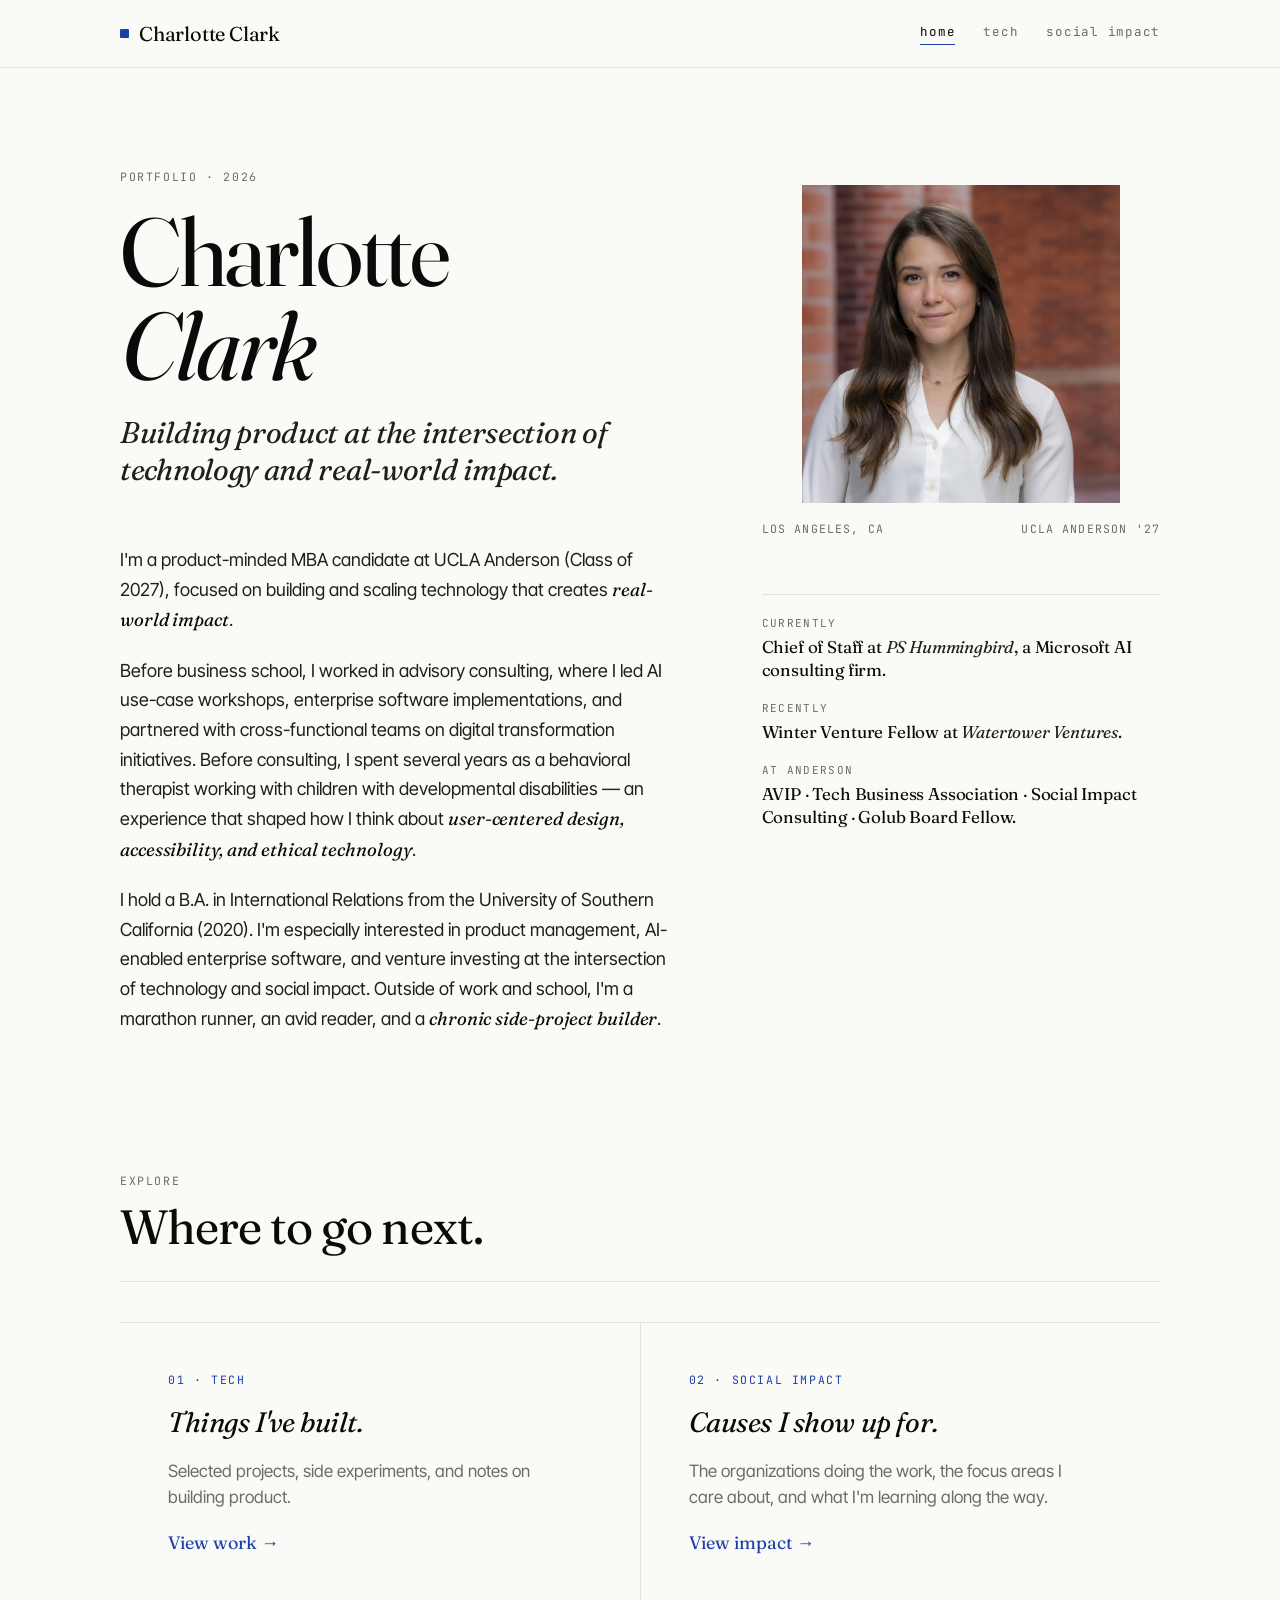
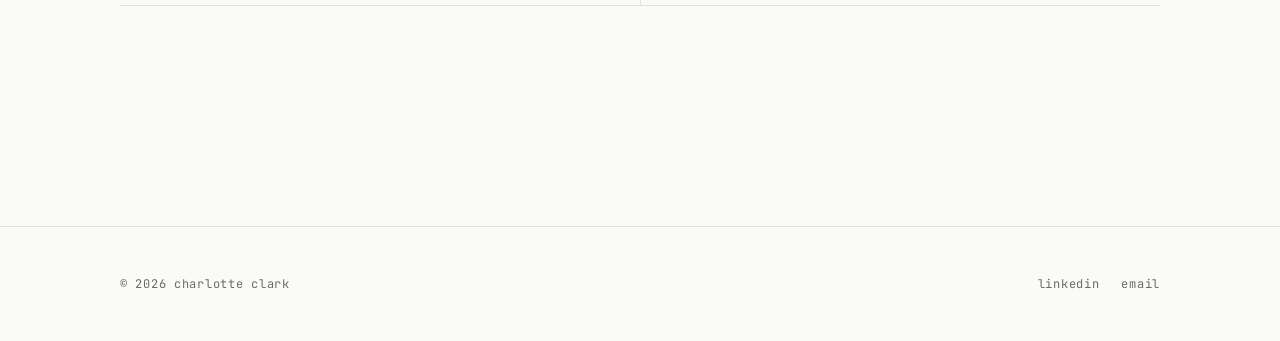
==== index.html @ c69826e5 "new portfolio site version 2" ====
<!doctype html>
<html lang="en">
<head>
<meta charset="utf-8" />
<meta name="viewport" content="width=device-width, initial-scale=1" />
<title>Charlotte Clark — Product, MBA, Impact</title>
<meta name="description" content="Charlotte Clark — product-minded MBA candidate at UCLA Anderson building technology with real-world impact." />
<link rel="preconnect" href="https://fonts.googleapis.com">
<link rel="preconnect" href="https://fonts.gstatic.com" crossorigin>
<link href="https://fonts.googleapis.com/css2?family=Fraunces:ital,opsz,wght@0,9..144,400;0,9..144,500;1,9..144,400&family=Inter+Tight:wght@400;500;600&family=JetBrains+Mono:wght@400;500&display=swap" rel="stylesheet">
<link rel="stylesheet" href="styles.css" />
</head>
<body>

<nav class="nav" aria-label="Primary">
  <div class="nav__inner">
    <a href="index.html" class="nav__brand">Charlotte Clark</a>
    <div class="nav__links">
      <a href="index.html" aria-current="page">home</a>
      <a href="tech.html">tech</a>
      <a href="social-impact.html">social impact</a>
    </div>
  </div>
</nav>

<main>

  <!-- HERO -->
  <section class="hero wrap">
    <div class="hero__grid">

      <div>
        <div class="eyebrow">Portfolio · 2026</div>
        <h1 class="hero__name">Charlotte<br><em>Clark</em></h1>
        <p class="hero__tagline">
          Building product at the intersection of technology and real-world impact.
        </p>

        <!-- BIO -->
        <div class="bio">
          <p>
            I'm a product-minded MBA candidate at UCLA Anderson (Class of 2027), focused on building
            and scaling technology that creates <em>real-world impact</em>.
          </p>
          <p>
            Before business school, I worked in advisory consulting, where I led AI use-case workshops,
            enterprise software implementations, and partnered with cross-functional teams on digital
            transformation initiatives. Before consulting, I spent several years as a behavioral
            therapist working with children with developmental disabilities — an experience that shaped
            how I think about <em>user-centered design, accessibility, and ethical technology</em>.
          </p>
          <p>
            I hold a B.A. in International Relations from the University of Southern California (2020).
            I'm especially interested in product management, AI-enabled enterprise software, and
            venture investing at the intersection of technology and social impact. Outside of work and
            school, I'm a marathon runner, an avid reader, and a <em>chronic side-project builder</em>.
          </p>
        </div>
      </div>

      <div>
        <figure class="hero__photo">
          <img src="charlotte.jpg" alt="Charlotte Clark" />
        </figure>
        <div class="hero__photo-meta">
          <span>Los Angeles, CA</span>
          <span>UCLA Anderson '27</span>
        </div>

        <dl class="hero__currently">
          <dt>Currently</dt>
          <dd>Chief of Staff at <em>PS Hummingbird</em>, a Microsoft AI consulting firm.</dd>

          <dt>Recently</dt>
          <dd>Winter Venture Fellow at <em>Watertower Ventures</em>.</dd>

          <dt>At Anderson</dt>
          <dd>AVIP · Tech Business Association · Social Impact Consulting · Golub Board Fellow.</dd>
        </dl>
      </div>

    </div>
  </section>

  <!-- NEXT UP -->
  <section class="section wrap" aria-labelledby="next-heading">
    <div class="sec-head">
      <div class="sec-head__title">
        <span class="eyebrow">Explore</span>
        <h2 id="next-heading">Where to go next.</h2>
      </div>
    </div>

    <div class="next">
      <a class="next__card" href="tech.html">
        <span class="eyebrow">01 · Tech</span>
        <h3>Things I've built.</h3>
        <p>Selected projects, side experiments, and notes on building product.</p>
        <span class="arrow">View work →</span>
      </a>
      <a class="next__card" href="social-impact.html">
        <span class="eyebrow">02 · Social Impact</span>
        <h3>Causes I show up for.</h3>
        <p>The organizations doing the work, the focus areas I care about, and what I'm learning along the way.</p>
        <span class="arrow">View impact →</span>
      </a>
    </div>
  </section>

</main>

<footer class="foot">
  <div class="foot__inner">
    <div>© 2026 Charlotte Clark</div>
    <div class="foot__links">
      <a href="https://www.linkedin.com/in/charlotte-christensen-clark">linkedin</a>
      <a href="mailto:ccclark729@gmail.com">email</a>
    </div>
  </div>
</footer>

</body>
</html>
---- styles.css ----
/* ============================================================
   Charlotte Clark — portfolio
   Design tokens, base type system, components
   ============================================================ */

:root {
  /* Palette */
  --paper:     #FAFAF7;
  --paper-2:   #F2F1EC;
  --ink:       #0A0A0A;
  --ink-2:     #1F1F1F;
  --muted:     #6B6B6B;
  --hairline:  #E2E1DB;
  --blue:      #1D3FAA;
  --blue-hover:#152E80;

  /* Type */
  --serif: "Fraunces", "Times New Roman", Georgia, serif;
  --sans:  "Inter Tight", -apple-system, BlinkMacSystemFont, "Segoe UI", Helvetica, Arial, sans-serif;
  --mono:  "JetBrains Mono", ui-monospace, SFMono-Regular, Menlo, Consolas, monospace;

  /* Layout */
  --max:        1120px;
  --gutter:     clamp(20px, 4vw, 40px);
  --section-y:  clamp(64px, 10vw, 120px);
}

/* ---------- Reset ---------- */
*,
*::before,
*::after { box-sizing: border-box; }

html { -webkit-text-size-adjust: 100%; scroll-behavior: smooth; }

body {
  margin: 0;
  background: var(--paper);
  color: var(--ink);
  font-family: var(--sans);
  font-size: 17px;
  line-height: 1.55;
  font-feature-settings: "ss01", "cv11";
  -webkit-font-smoothing: antialiased;
  -moz-osx-font-smoothing: grayscale;
}

img { max-width: 100%; display: block; }

a { color: inherit; text-decoration: none; }

/* ---------- Type ---------- */
.serif      { font-family: var(--serif); }
.mono       { font-family: var(--mono); }

.eyebrow {
  font-family: var(--mono);
  font-size: 11.5px;
  letter-spacing: 0.14em;
  text-transform: uppercase;
  color: var(--muted);
  font-weight: 400;
}

h1, h2, h3, h4 { font-family: var(--serif); font-weight: 400; letter-spacing: -0.01em; margin: 0; }

h1 {
  font-size: clamp(48px, 8vw, 96px);
  line-height: 0.98;
  letter-spacing: -0.025em;
}

h2 {
  font-size: clamp(32px, 4.5vw, 48px);
  line-height: 1.05;
  letter-spacing: -0.02em;
}

h3 {
  font-size: clamp(22px, 2.6vw, 28px);
  line-height: 1.2;
  letter-spacing: -0.015em;
}

p { margin: 0 0 1em; }

em, i { font-style: italic; }

/* ---------- Layout primitives ---------- */
.wrap {
  max-width: var(--max);
  margin: 0 auto;
  padding-left: var(--gutter);
  padding-right: var(--gutter);
}

.section { padding-block: var(--section-y); }
.section + .section { padding-top: 0; }

.hairline {
  height: 1px;
  background: var(--hairline);
  border: 0;
  margin: 0;
}

/* ---------- Nav ---------- */
.nav {
  position: sticky;
  top: 0;
  z-index: 50;
  background: color-mix(in oklab, var(--paper) 92%, transparent);
  backdrop-filter: saturate(140%) blur(10px);
  -webkit-backdrop-filter: saturate(140%) blur(10px);
  border-bottom: 1px solid var(--hairline);
}
.nav__inner {
  max-width: var(--max);
  margin: 0 auto;
  padding: 18px var(--gutter);
  display: flex;
  align-items: center;
  justify-content: space-between;
  gap: 24px;
}
.nav__brand {
  font-family: var(--serif);
  font-size: 20px;
  letter-spacing: -0.01em;
  font-weight: 400;
  display: flex;
  align-items: center;
  gap: 10px;
}
.nav__brand::before {
  content: "";
  width: 9px; height: 9px;
  background: var(--blue);
  display: inline-block;
  border-radius: 1px;
}
.nav__links {
  display: flex;
  gap: 28px;
  font-family: var(--mono);
  font-size: 12.5px;
  letter-spacing: 0.06em;
  text-transform: lowercase;
}
.nav__links a {
  color: var(--muted);
  padding-bottom: 2px;
  border-bottom: 1px solid transparent;
  transition: color .15s ease, border-color .15s ease;
}
.nav__links a:hover { color: var(--ink); }
.nav__links a[aria-current="page"] {
  color: var(--ink);
  border-bottom-color: var(--blue);
}

/* ---------- Hero ---------- */
.hero { padding-top: clamp(56px, 9vw, 100px); }

.hero__grid {
  display: grid;
  grid-template-columns: 1.45fr 1fr;
  gap: clamp(32px, 5vw, 72px);
  align-items: start;
}

.hero__name {
  margin-top: 18px;
}

.hero__tagline {
  font-family: var(--serif);
  font-style: italic;
  font-size: clamp(22px, 2.6vw, 30px);
  line-height: 1.25;
  color: var(--ink-2);
  margin-top: 22px;
  max-width: 28ch;
  letter-spacing: -0.01em;
}

.hero__photo {
  position: relative;
  aspect-ratio: 1 / 1;
  background: var(--paper-2);
  overflow: hidden;
}
.hero__photo img {
  width: 100%; height: 100%;
  object-fit: cover;
  object-position: 50% 30%;
}
.hero__photo-meta {
  margin-top: 12px;
  display: flex;
  justify-content: space-between;
  font-family: var(--mono);
  font-size: 11.5px;
  letter-spacing: 0.1em;
  color: var(--muted);
  text-transform: uppercase;
}

/* Right-column meta block under the photo */
.hero__currently {
  margin-top: clamp(40px, 5vw, 56px);
  padding-top: 20px;
  border-top: 1px solid var(--hairline);
}
.hero__currently dt {
  font-family: var(--mono);
  font-size: 11px;
  letter-spacing: 0.12em;
  text-transform: uppercase;
  color: var(--muted);
  margin-bottom: 4px;
}
.hero__currently dd {
  margin: 0 0 18px;
  font-family: var(--serif);
  font-size: 17px;
  line-height: 1.35;
  letter-spacing: -0.01em;
  color: var(--ink);
}
.hero__currently dd em { font-style: italic; color: var(--ink-2); }
.hero__currently dd:last-child { margin-bottom: 0; }

/* Bio block — sits in left column under tagline */
.bio {
  max-width: 56ch;
  margin-top: clamp(36px, 5vw, 56px);
  font-size: clamp(16.5px, 1.5vw, 18px);
  line-height: 1.65;
  color: var(--ink-2);
}
.bio p + p { margin-top: 1.1em; }
.bio em {
  font-family: var(--serif);
  font-style: italic;
  color: var(--ink);
  font-size: 1.03em;
  letter-spacing: -0.005em;
}

/* ---------- Section heading ---------- */
.sec-head {
  display: grid;
  grid-template-columns: 1fr auto;
  align-items: end;
  gap: 24px;
  padding-bottom: 28px;
  margin-bottom: 40px;
  border-bottom: 1px solid var(--hairline);
}
.sec-head__title { display: flex; flex-direction: column; gap: 12px; }
.sec-head__count {
  font-family: var(--mono);
  font-size: 11.5px;
  color: var(--muted);
  letter-spacing: 0.1em;
  text-transform: uppercase;
}

/* ---------- Next-up cards (home) ---------- */
.next {
  display: grid;
  grid-template-columns: 1fr 1fr;
  gap: 1px;
  background: var(--hairline);
  border-block: 1px solid var(--hairline);
}
.next__card {
  background: var(--paper);
  padding: clamp(28px, 4vw, 48px);
  display: flex;
  flex-direction: column;
  gap: 18px;
  transition: background .2s ease;
}
.next__card:hover { background: var(--paper-2); }
.next__card .eyebrow { color: var(--blue); }
.next__card h3 { font-style: italic; }
.next__card p { color: var(--muted); margin: 0; max-width: 38ch; }
.next__card .arrow {
  font-family: var(--serif);
  font-size: 18px;
  margin-top: auto;
  color: var(--blue);
}

/* ---------- Project cards (tech) ---------- */
.projects {
  display: grid;
  grid-template-columns: 1fr 1fr;
  gap: clamp(24px, 3vw, 40px);
}
.proj {
  display: flex;
  flex-direction: column;
  padding: clamp(24px, 3vw, 36px);
  background: var(--paper);
  border: 1px solid var(--hairline);
  transition: border-color .2s ease, transform .2s ease;
  text-decoration: none;
  color: inherit;
  position: relative;
}
.proj:hover {
  border-color: var(--ink);
}
.proj:hover .proj__title { color: var(--blue); }
.proj__top {
  display: flex;
  justify-content: space-between;
  align-items: baseline;
  gap: 16px;
  margin-bottom: 20px;
}
.proj__year {
  font-family: var(--mono);
  font-size: 11.5px;
  letter-spacing: 0.1em;
  color: var(--muted);
  text-transform: uppercase;
}
.proj__title {
  font-family: var(--serif);
  font-size: clamp(26px, 3vw, 34px);
  line-height: 1.08;
  letter-spacing: -0.02em;
  margin: 0 0 6px;
  transition: color .15s ease;
}
.proj__tagline {
  font-family: var(--serif);
  font-style: italic;
  color: var(--ink-2);
  font-size: 17px;
  margin: 0 0 18px;
}
.proj__body {
  color: var(--ink-2);
  font-size: 15.5px;
  line-height: 1.6;
  margin: 0 0 28px;
}
.proj__foot {
  margin-top: auto;
  display: flex;
  justify-content: space-between;
  align-items: center;
  padding-top: 18px;
  border-top: 1px solid var(--hairline);
  font-family: var(--mono);
  font-size: 11.5px;
  letter-spacing: 0.08em;
  text-transform: uppercase;
  color: var(--muted);
}
.proj__link { color: var(--blue); display: inline-flex; gap: 8px; align-items: center; }
.proj__link::after { content: "↗"; font-family: var(--serif); }

/* ---------- Volunteering focus list ---------- */
.focus {
  display: grid;
  grid-template-columns: 1fr 1fr;
  gap: 1px;
  background: var(--hairline);
  border-block: 1px solid var(--hairline);
}
.focus__item {
  background: var(--paper);
  padding: clamp(28px, 4vw, 44px);
  display: flex;
  flex-direction: column;
  gap: 14px;
}
.focus__num {
  font-family: var(--mono);
  font-size: 11.5px;
  letter-spacing: 0.12em;
  color: var(--blue);
}
.focus__title {
  font-family: var(--serif);
  font-size: clamp(24px, 2.8vw, 30px);
  line-height: 1.15;
  letter-spacing: -0.015em;
}
.focus__body {
  color: var(--muted);
  font-size: 15px;
  line-height: 1.6;
  max-width: 40ch;
}

/* ---------- Partner / nonprofit logo strip (placeholder grid) ---------- */
.partners {
  display: grid;
  grid-template-columns: repeat(4, 1fr);
  gap: 1px;
  background: var(--hairline);
  border: 1px solid var(--hairline);
}
.partners__cell {
  background: var(--paper);
  aspect-ratio: 5 / 2;
  display: flex;
  align-items: center;
  justify-content: center;
  font-family: var(--mono);
  font-size: 11px;
  letter-spacing: 0.1em;
  text-transform: uppercase;
  color: var(--muted);
  text-align: center;
  padding: 12px;
}

/* ---------- Blog list ---------- */
.posts { border-top: 1px solid var(--hairline); }
.post {
  display: grid;
  grid-template-columns: 140px 1fr auto;
  gap: 32px;
  align-items: baseline;
  padding: 28px 0;
  border-bottom: 1px solid var(--hairline);
  text-decoration: none;
  color: inherit;
  transition: padding-left .15s ease;
}
.post:hover { padding-left: 10px; }
.post:hover .post__title { color: var(--blue); }
.post__date {
  font-family: var(--mono);
  font-size: 11.5px;
  letter-spacing: 0.08em;
  color: var(--muted);
  text-transform: uppercase;
}
.post__title {
  font-family: var(--serif);
  font-size: clamp(20px, 2vw, 24px);
  line-height: 1.25;
  letter-spacing: -0.01em;
  transition: color .15s ease;
}
.post__excerpt {
  color: var(--muted);
  font-size: 15px;
  line-height: 1.55;
  margin-top: 6px;
  max-width: 60ch;
}
.post__arrow {
  font-family: var(--serif);
  color: var(--blue);
  font-size: 18px;
}

.post-empty {
  padding: 40px 0 8px;
  color: var(--muted);
  font-family: var(--mono);
  font-size: 12px;
  letter-spacing: 0.08em;
  text-transform: uppercase;
  border-bottom: 1px solid var(--hairline);
}

/* ---------- Footer ---------- */
.foot {
  border-top: 1px solid var(--hairline);
  padding-block: 48px;
  margin-top: clamp(64px, 8vw, 100px);
}
.foot__inner {
  max-width: var(--max);
  margin: 0 auto;
  padding-inline: var(--gutter);
  display: flex;
  justify-content: space-between;
  align-items: baseline;
  gap: 24px;
  flex-wrap: wrap;
  font-family: var(--mono);
  font-size: 12px;
  letter-spacing: 0.06em;
  color: var(--muted);
  text-transform: lowercase;
}
.foot a:hover { color: var(--blue); }
.foot__links { display: flex; gap: 22px; }

/* ---------- Responsive ---------- */
@media (max-width: 820px) {
  .hero__grid { grid-template-columns: 1fr; }
  .hero__photo { max-width: 380px; }
  .hero__currently { display: none; }
  .next, .focus { grid-template-columns: 1fr; }
  .projects { grid-template-columns: 1fr; }
  .partners { grid-template-columns: repeat(2, 1fr); }
  .post {
    grid-template-columns: 1fr;
    gap: 8px;
  }
  .post__arrow { display: none; }
  .sec-head { grid-template-columns: 1fr; }
}

@media (max-width: 560px) {
  .nav__inner { padding: 14px var(--gutter); gap: 12px; }
  .nav__brand { font-size: 16px; white-space: nowrap; }
  .nav__brand::before { width: 7px; height: 7px; }
  .nav__links { gap: 14px; font-size: 11.5px; }
}

/* ---------- Reduced motion ---------- */
@media (prefers-reduced-motion: reduce) {
  *, *::before, *::after {
    animation-duration: 0.01ms !important;
    transition-duration: 0.01ms !important;
  }
  html { scroll-behavior: auto; }
}

/* ---------- Focus ---------- */
:focus-visible {
  outline: 2px solid var(--blue);
  outline-offset: 3px;
  border-radius: 2px;
}
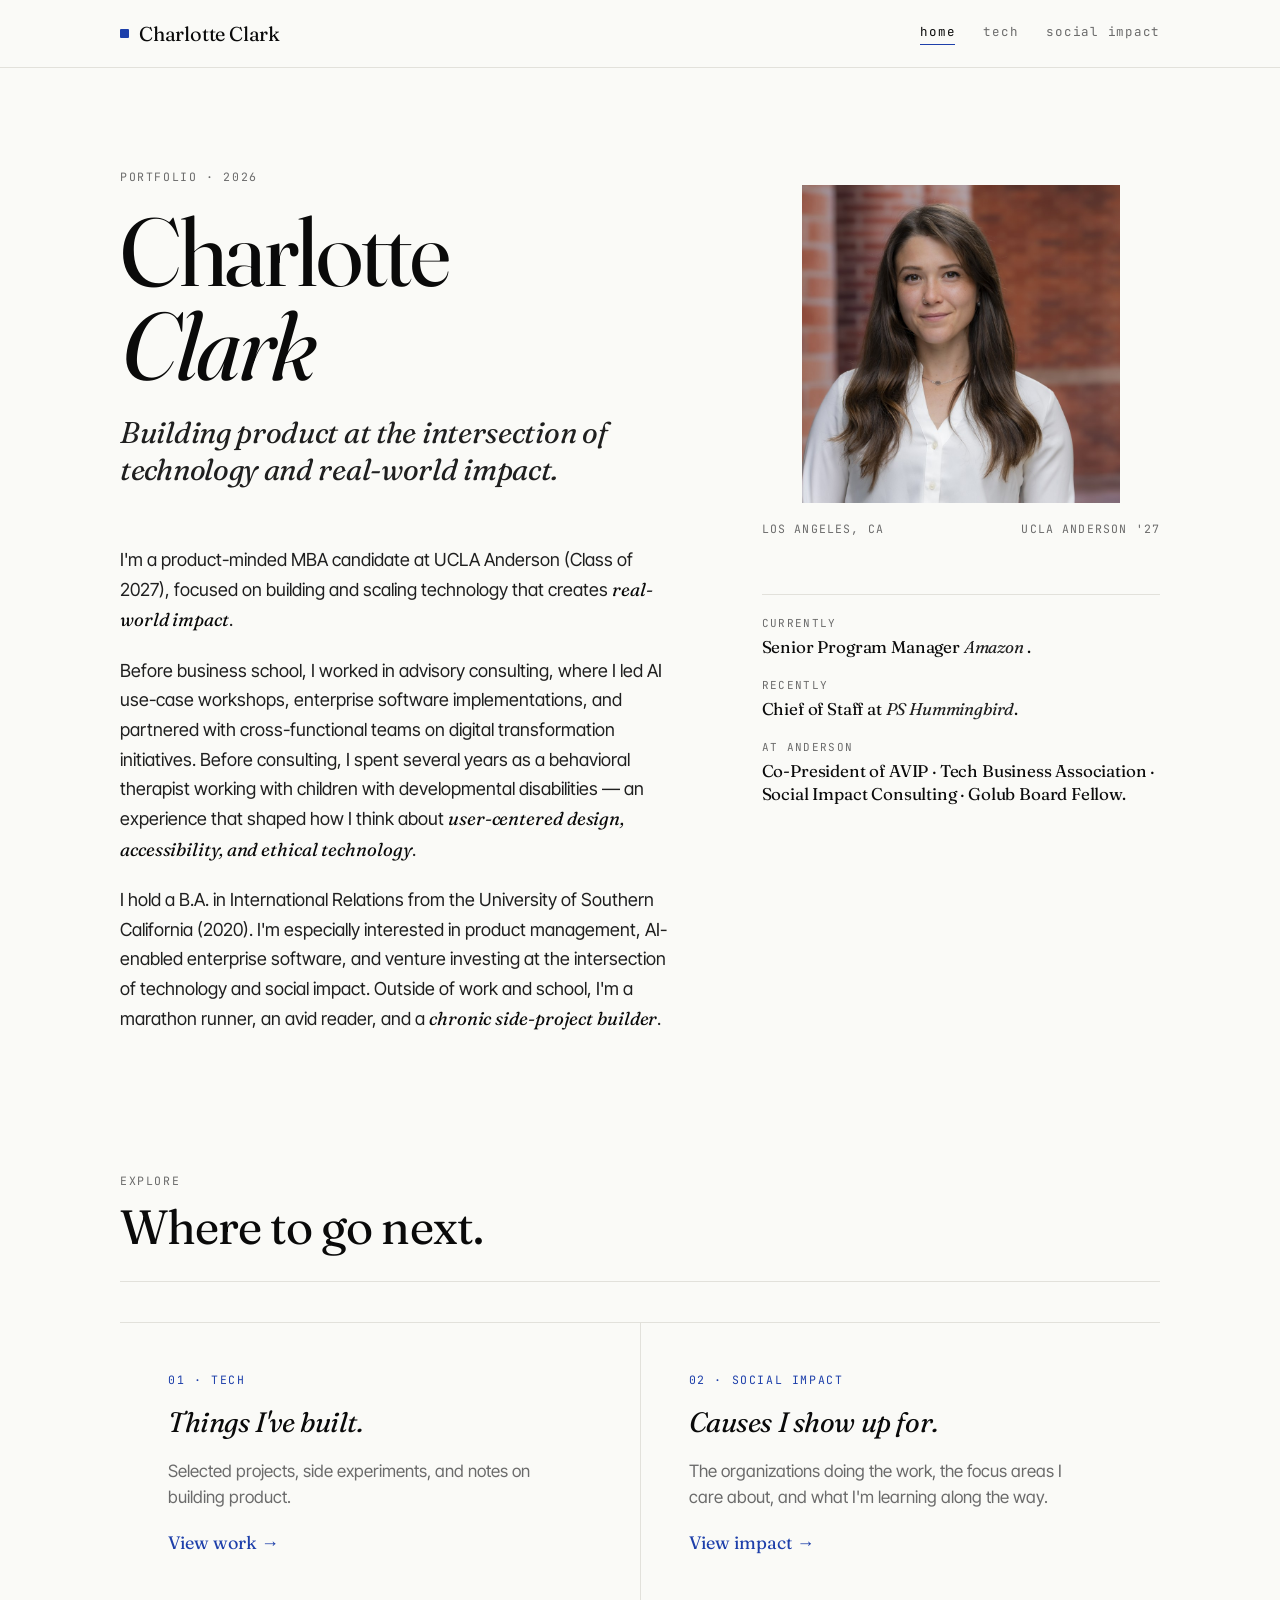
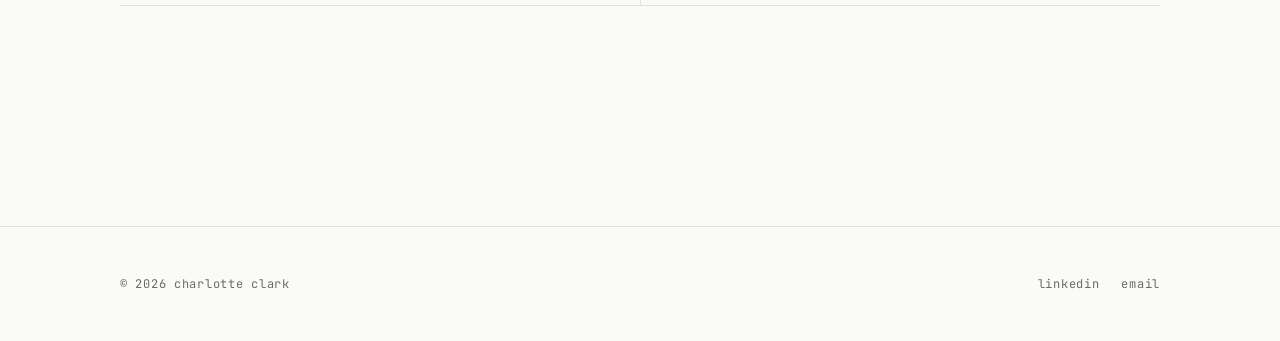
==== commit 88f699b1: "Update index.html with roles" ====
--- a/index.html
+++ b/index.html
@@ -69,13 +69,13 @@
 
         <dl class="hero__currently">
           <dt>Currently</dt>
-          <dd>Chief of Staff at <em>PS Hummingbird</em>, a Microsoft AI consulting firm.</dd>
+          <dd>Senior Program Manager <em>Amazon </em>.</dd>
 
           <dt>Recently</dt>
-          <dd>Winter Venture Fellow at <em>Watertower Ventures</em>.</dd>
+          <dd>Chief of Staff at <em>PS Hummingbird</em>.</dd>
 
           <dt>At Anderson</dt>
-          <dd>AVIP · Tech Business Association · Social Impact Consulting · Golub Board Fellow.</dd>
+          <dd>Co-President of AVIP · Tech Business Association · Social Impact Consulting · Golub Board Fellow.</dd>
         </dl>
       </div>
 
--- a/styles.css
+++ b/styles.css
@@ -380,6 +380,9 @@
   flex-direction: column;
   gap: 14px;
 }
+.focus__item--full {
+  grid-column: 1 / -1;
+}
 .focus__num {
   font-family: var(--mono);
   font-size: 11.5px;
@@ -399,27 +402,31 @@
   max-width: 40ch;
 }
 
-/* ---------- Partner / nonprofit logo strip (placeholder grid) ---------- */
+/* ---------- Partner / nonprofit logo strip ---------- */
 .partners {
-  display: grid;
-  grid-template-columns: repeat(4, 1fr);
-  gap: 1px;
-  background: var(--hairline);
-  border: 1px solid var(--hairline);
-}
-.partners__cell {
-  background: var(--paper);
-  aspect-ratio: 5 / 2;
-  display: flex;
+  display: flex;
+  flex-wrap: wrap;
   align-items: center;
   justify-content: center;
-  font-family: var(--mono);
-  font-size: 11px;
-  letter-spacing: 0.1em;
-  text-transform: uppercase;
-  color: var(--muted);
-  text-align: center;
-  padding: 12px;
+  gap: clamp(36px, 5vw, 64px) clamp(48px, 7vw, 88px);
+  padding: clamp(40px, 6vw, 64px) clamp(28px, 5vw, 48px);
+  border: 1px solid var(--hairline);
+  background: var(--paper);
+}
+.partners__cell {
+  display: flex;
+  align-items: center;
+  justify-content: center;
+  height: 96px;
+  flex: 0 0 auto;
+}
+.partners__cell img {
+  max-height: 100%;
+  max-width: 260px;
+  width: auto;
+  height: auto;
+  object-fit: contain;
+  display: block;
 }
 
 /* ---------- Blog list ---------- */
@@ -497,6 +504,70 @@
 }
 .foot a:hover { color: var(--blue); }
 .foot__links { display: flex; gap: 22px; }
+
+/* ---------- Blog post page ---------- */
+.post-page {
+  max-width: 720px;
+  padding-top: clamp(48px, 7vw, 80px);
+  padding-bottom: clamp(48px, 7vw, 80px);
+}
+.post-page__back {
+  font-family: var(--mono);
+  font-size: 11.5px;
+  letter-spacing: 0.08em;
+  text-transform: uppercase;
+  color: var(--muted);
+  display: inline-block;
+  margin-bottom: 32px;
+  transition: color .15s ease;
+}
+.post-page__back:hover { color: var(--blue); }
+
+.post-page__head { margin-bottom: 48px; }
+.post-page__head .eyebrow { display: block; margin-bottom: 16px; }
+.post-page__head h1 {
+  font-size: clamp(36px, 5vw, 56px);
+  line-height: 1.05;
+}
+
+.post-body {
+  font-size: 18px;
+  line-height: 1.7;
+  color: var(--ink-2);
+}
+.post-body p { margin: 0 0 1.3em; }
+.post-body h2 {
+  font-family: var(--serif);
+  font-style: italic;
+  font-size: clamp(24px, 3vw, 30px);
+  color: var(--ink);
+  margin: 2em 0 0.8em;
+}
+.post-body figure { margin: 2em 0; }
+.post-body img { width: 100%; border: 1px solid var(--hairline); }
+.post-body figcaption {
+  font-family: var(--mono);
+  font-size: 12px;
+  color: var(--muted);
+  margin-top: 10px;
+  letter-spacing: 0.04em;
+}
+.post-body ul { padding-left: 1.3em; margin: 0 0 1.3em; }
+.post-body li { margin-bottom: 0.5em; }
+.post-body blockquote {
+  border-left: 2px solid var(--blue);
+  padding-left: 24px;
+  margin: 2em 0;
+  font-family: var(--serif);
+  font-style: italic;
+  font-size: 20px;
+  color: var(--ink);
+}
+.post-page__foot {
+  margin-top: 56px;
+  padding-top: 24px;
+  border-top: 1px solid var(--hairline);
+}
 
 /* ---------- Responsive ---------- */
 @media (max-width: 820px) {
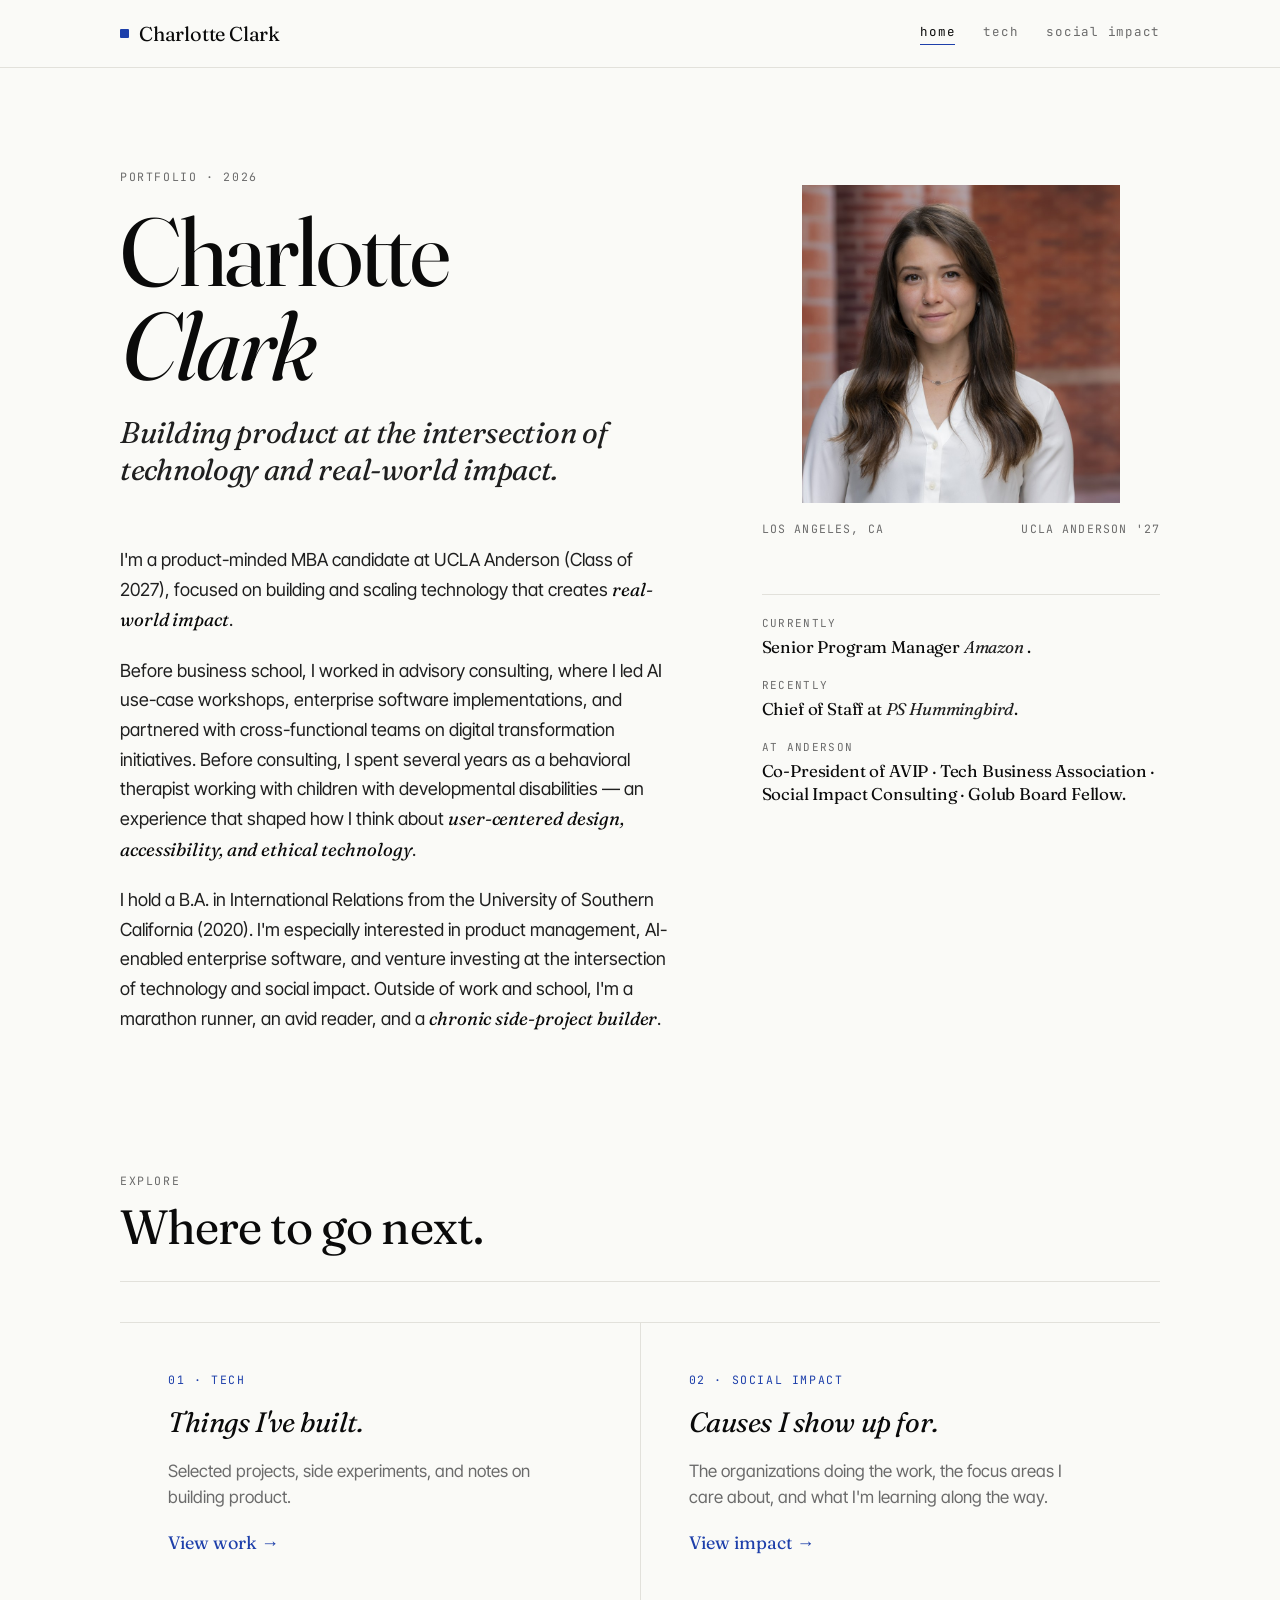
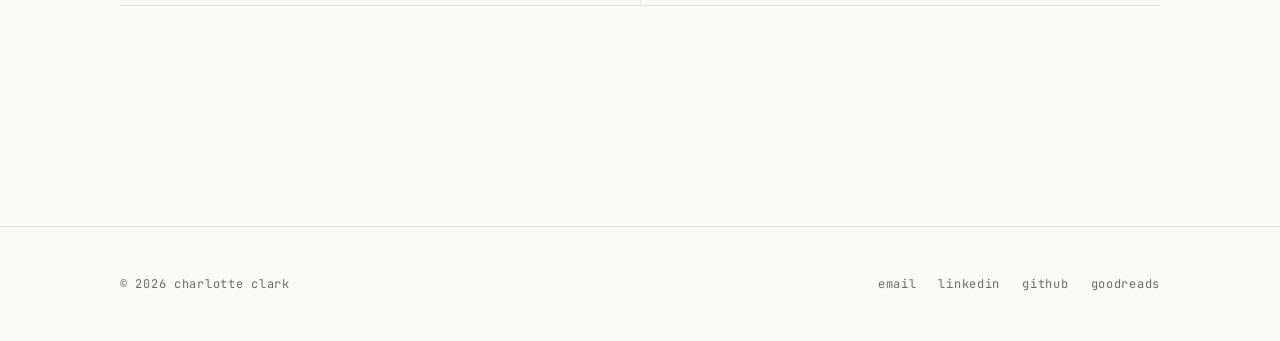
==== commit ff460818: "Update index.html links" ====
--- a/index.html
+++ b/index.html
@@ -113,8 +113,10 @@
   <div class="foot__inner">
     <div>© 2026 Charlotte Clark</div>
     <div class="foot__links">
-      <a href="https://www.linkedin.com/in/charlotte-christensen-clark">linkedin</a>
-      <a href="mailto:ccclark729@gmail.com">email</a>
+      <a href="mailto:charlotte.clark.2027@anderson.ucla.edu">email</a>
+      <a href="https://www.linkedin.com/in/charlotte-christensen-clark/">linkedin</a>
+      <a href="https://github.com/charlxtteclark">github</a>
+      <a href="https://www.goodreads.com/user/show/161017598-charlotte-clark">goodreads</a>
     </div>
   </div>
 </footer>
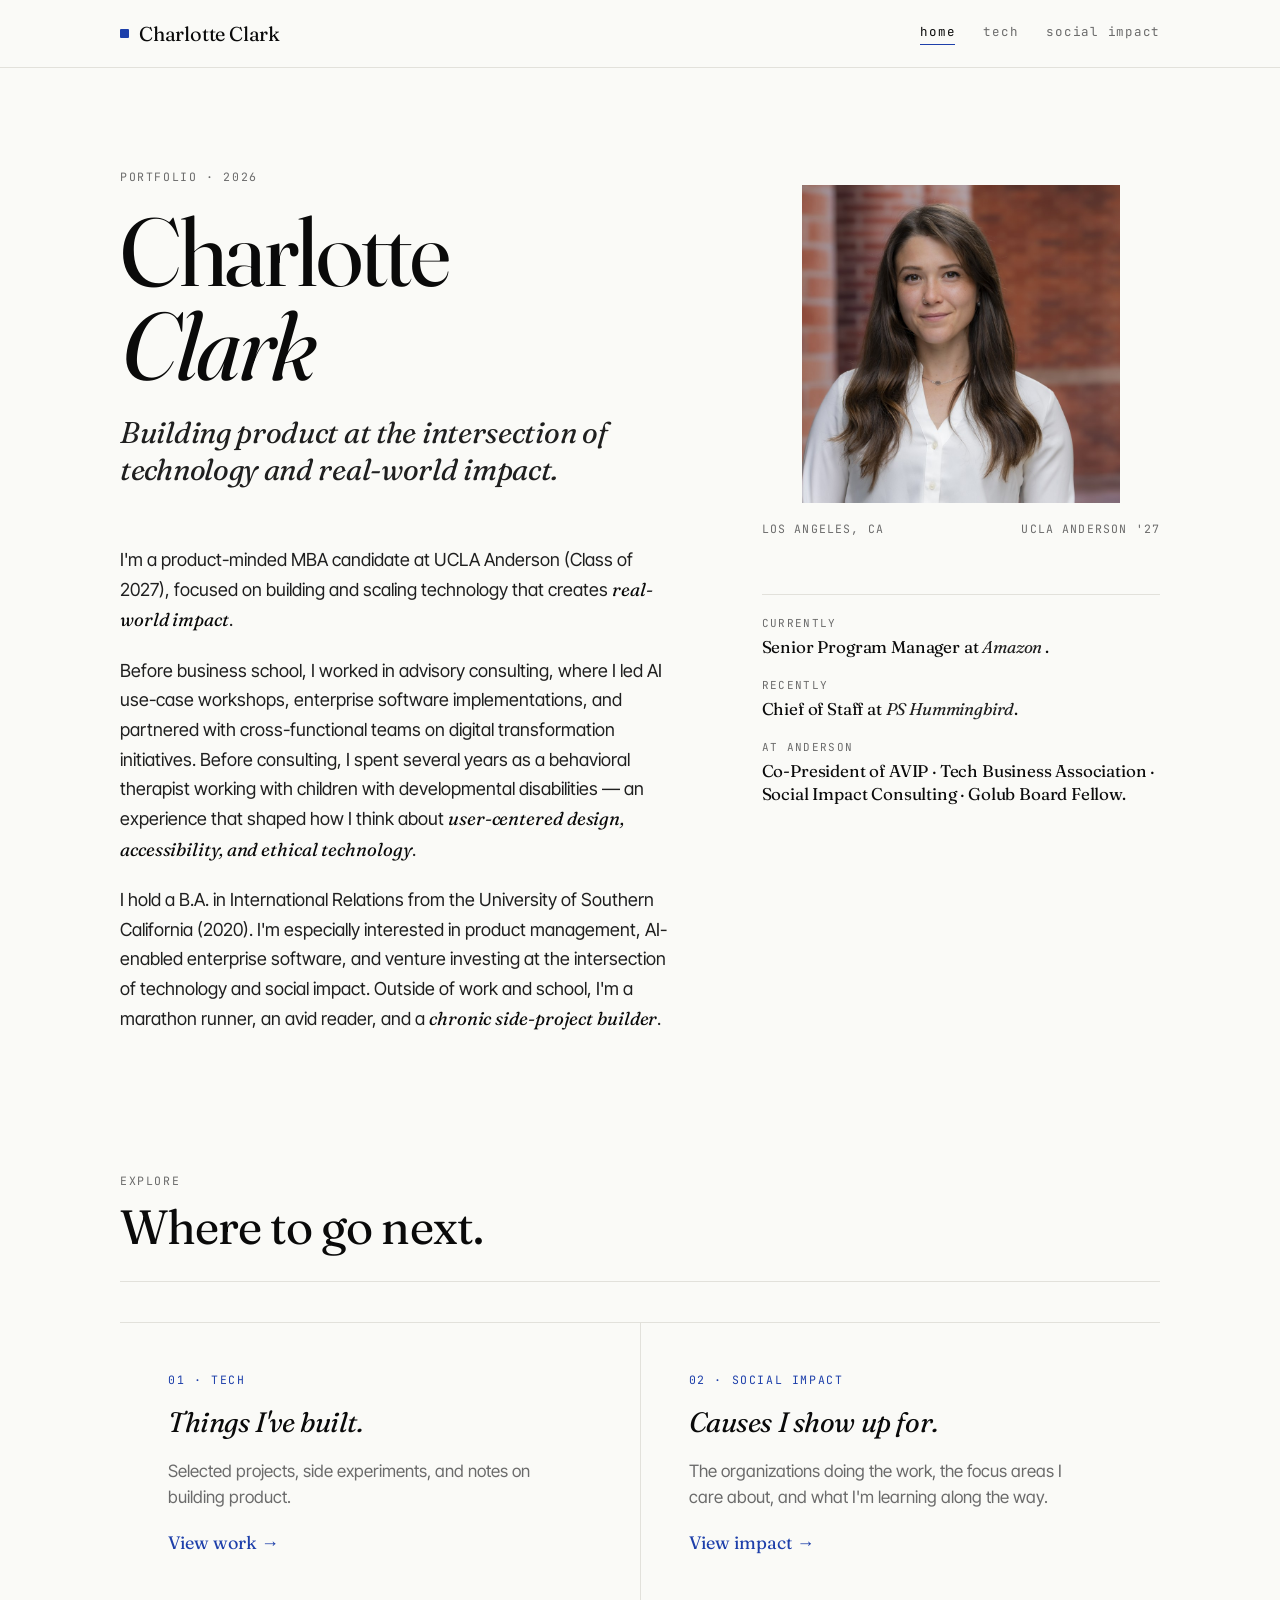
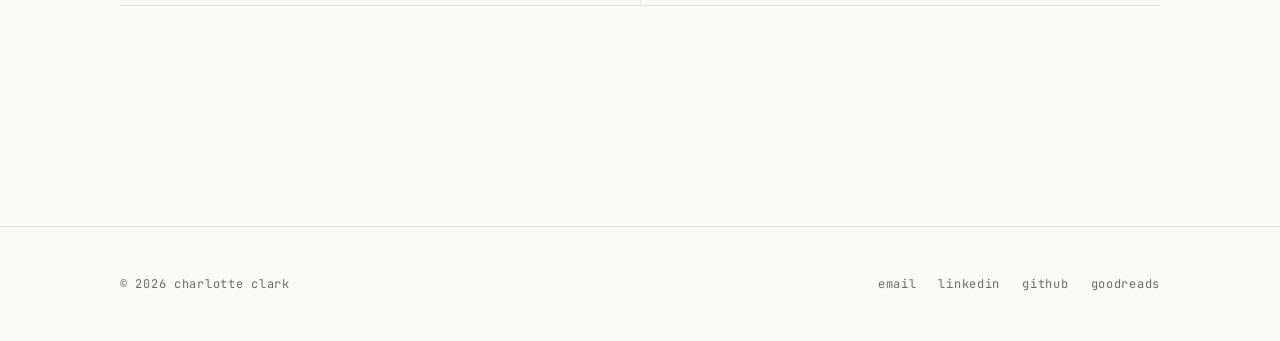
==== commit b8b967b6: "Update index.html role description" ====
--- a/index.html
+++ b/index.html
@@ -69,7 +69,7 @@
 
         <dl class="hero__currently">
           <dt>Currently</dt>
-          <dd>Senior Program Manager <em>Amazon </em>.</dd>
+          <dd>Senior Program Manager at <em>Amazon </em>.</dd>
 
           <dt>Recently</dt>
           <dd>Chief of Staff at <em>PS Hummingbird</em>.</dd>
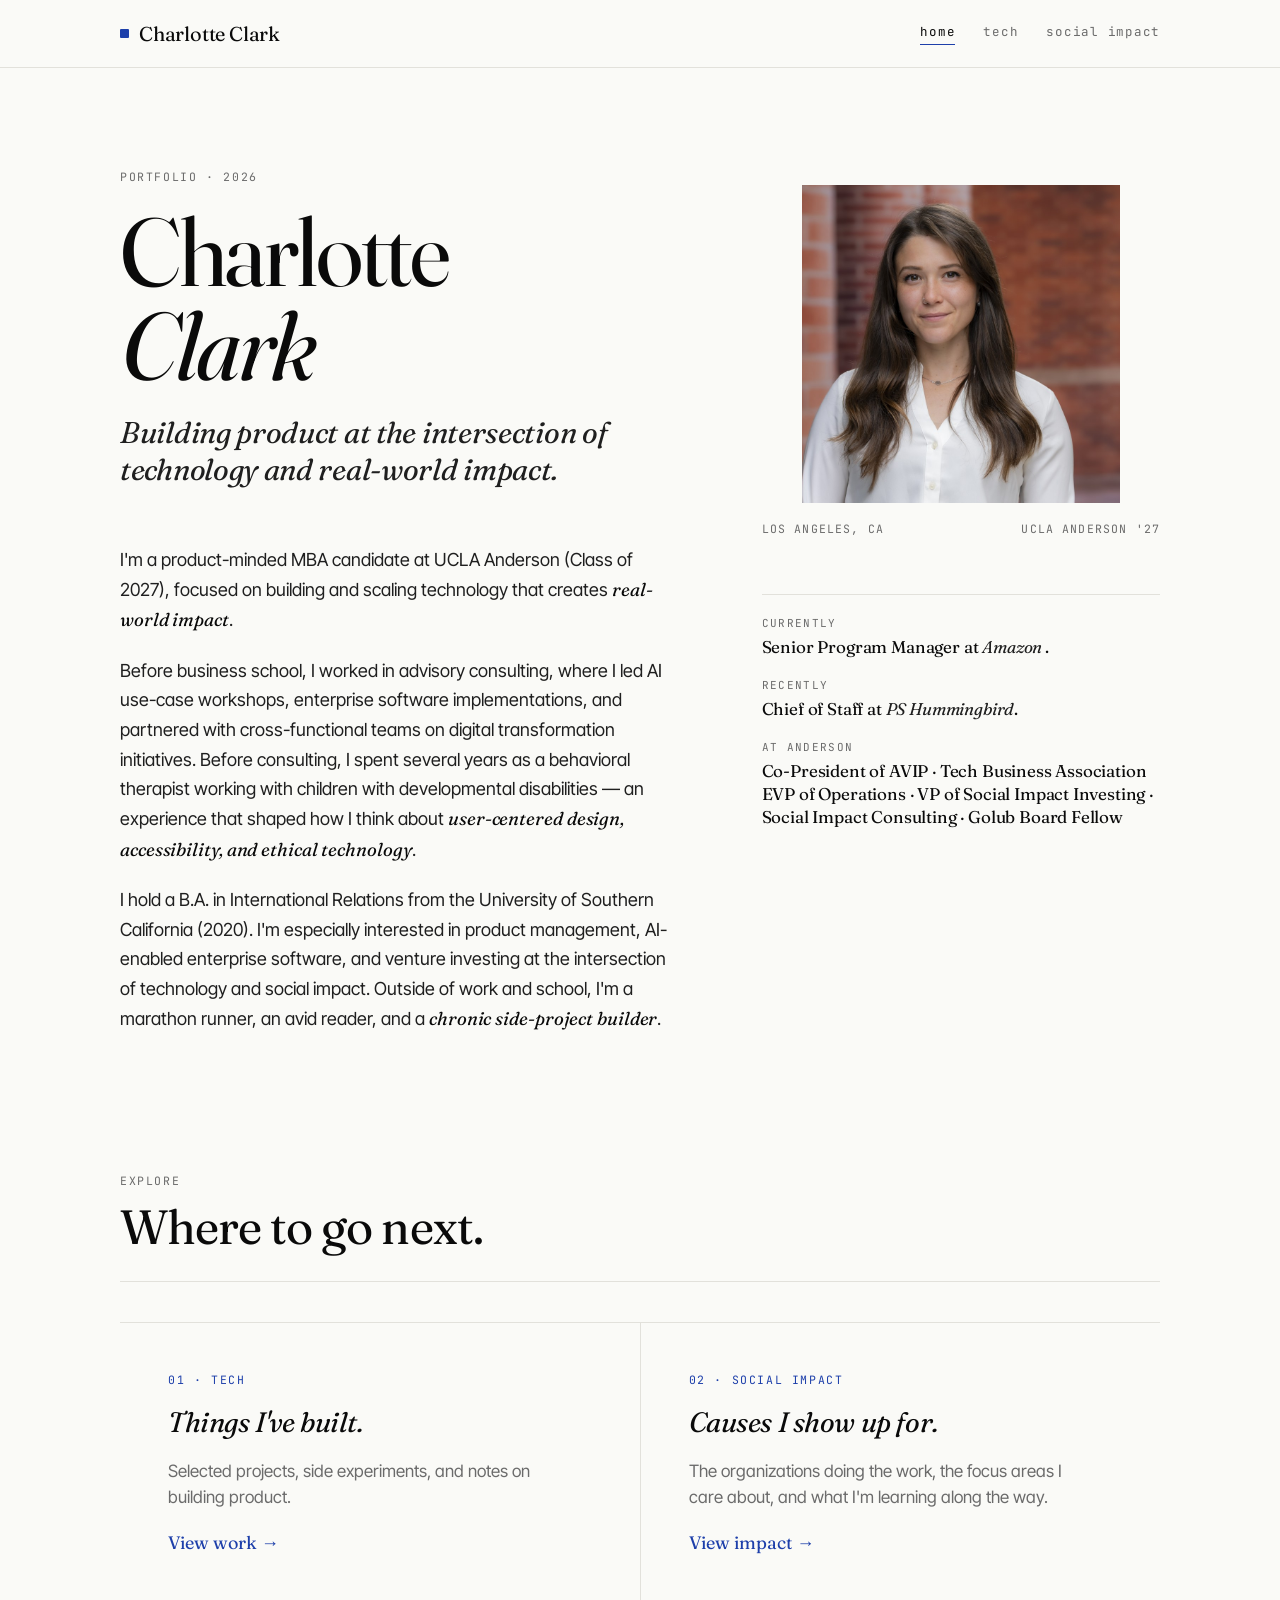
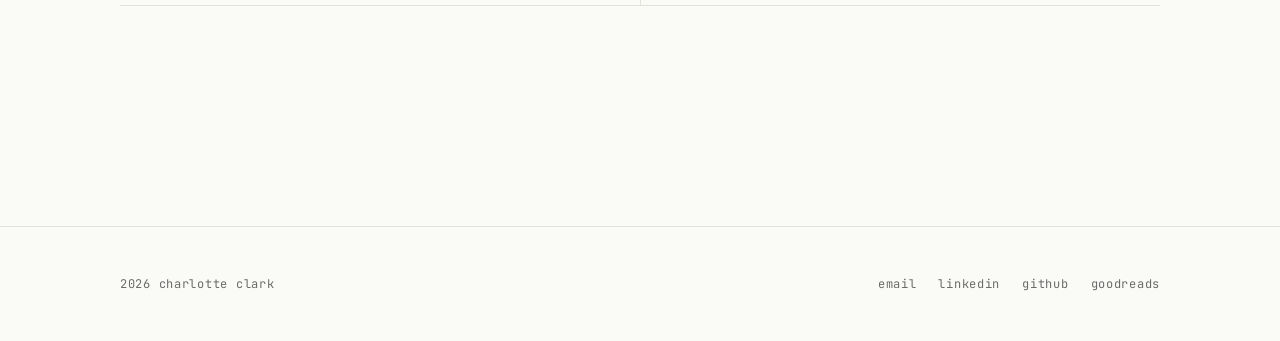
==== commit 3f27475b: "Update index.html language" ====
--- a/index.html
+++ b/index.html
@@ -3,7 +3,7 @@
 <head>
 <meta charset="utf-8" />
 <meta name="viewport" content="width=device-width, initial-scale=1" />
-<title>Charlotte Clark — Product, MBA, Impact</title>
+<title>Charlotte Clark - Tech, Venture, Social Impact</title>
 <meta name="description" content="Charlotte Clark — product-minded MBA candidate at UCLA Anderson building technology with real-world impact." />
 <link rel="preconnect" href="https://fonts.googleapis.com">
 <link rel="preconnect" href="https://fonts.gstatic.com" crossorigin>
@@ -75,7 +75,7 @@
           <dd>Chief of Staff at <em>PS Hummingbird</em>.</dd>
 
           <dt>At Anderson</dt>
-          <dd>Co-President of AVIP · Tech Business Association · Social Impact Consulting · Golub Board Fellow.</dd>
+          <dd>Co-President of AVIP · Tech Business Association EVP of Operations · VP of Social Impact Investing · Social Impact Consulting · Golub Board Fellow</dd>
         </dl>
       </div>
 
@@ -111,7 +111,7 @@
 
 <footer class="foot">
   <div class="foot__inner">
-    <div>© 2026 Charlotte Clark</div>
+    <div>2026 Charlotte Clark</div>
     <div class="foot__links">
       <a href="mailto:charlotte.clark.2027@anderson.ucla.edu">email</a>
       <a href="https://www.linkedin.com/in/charlotte-christensen-clark/">linkedin</a>
--- a/styles.css
+++ b/styles.css
@@ -302,18 +302,41 @@
 .proj {
   display: flex;
   flex-direction: column;
-  padding: clamp(24px, 3vw, 36px);
   background: var(--paper);
   border: 1px solid var(--hairline);
-  transition: border-color .2s ease, transform .2s ease;
+  transition: border-color .2s ease;
   text-decoration: none;
   color: inherit;
   position: relative;
+  overflow: hidden;
 }
 .proj:hover {
   border-color: var(--ink);
 }
 .proj:hover .proj__title { color: var(--blue); }
+
+.proj__thumb {
+  aspect-ratio: 16 / 10;
+  background: var(--paper-2);
+  border-bottom: 1px solid var(--hairline);
+  overflow: hidden;
+}
+.proj__thumb img {
+  width: 100%;
+  height: 100%;
+  object-fit: cover;
+  display: block;
+  transition: transform .35s ease;
+}
+.proj:hover .proj__thumb img { transform: scale(1.035); }
+
+.proj__content {
+  display: flex;
+  flex-direction: column;
+  flex: 1;
+  padding: clamp(24px, 3vw, 36px);
+}
+
 .proj__top {
   display: flex;
   justify-content: space-between;
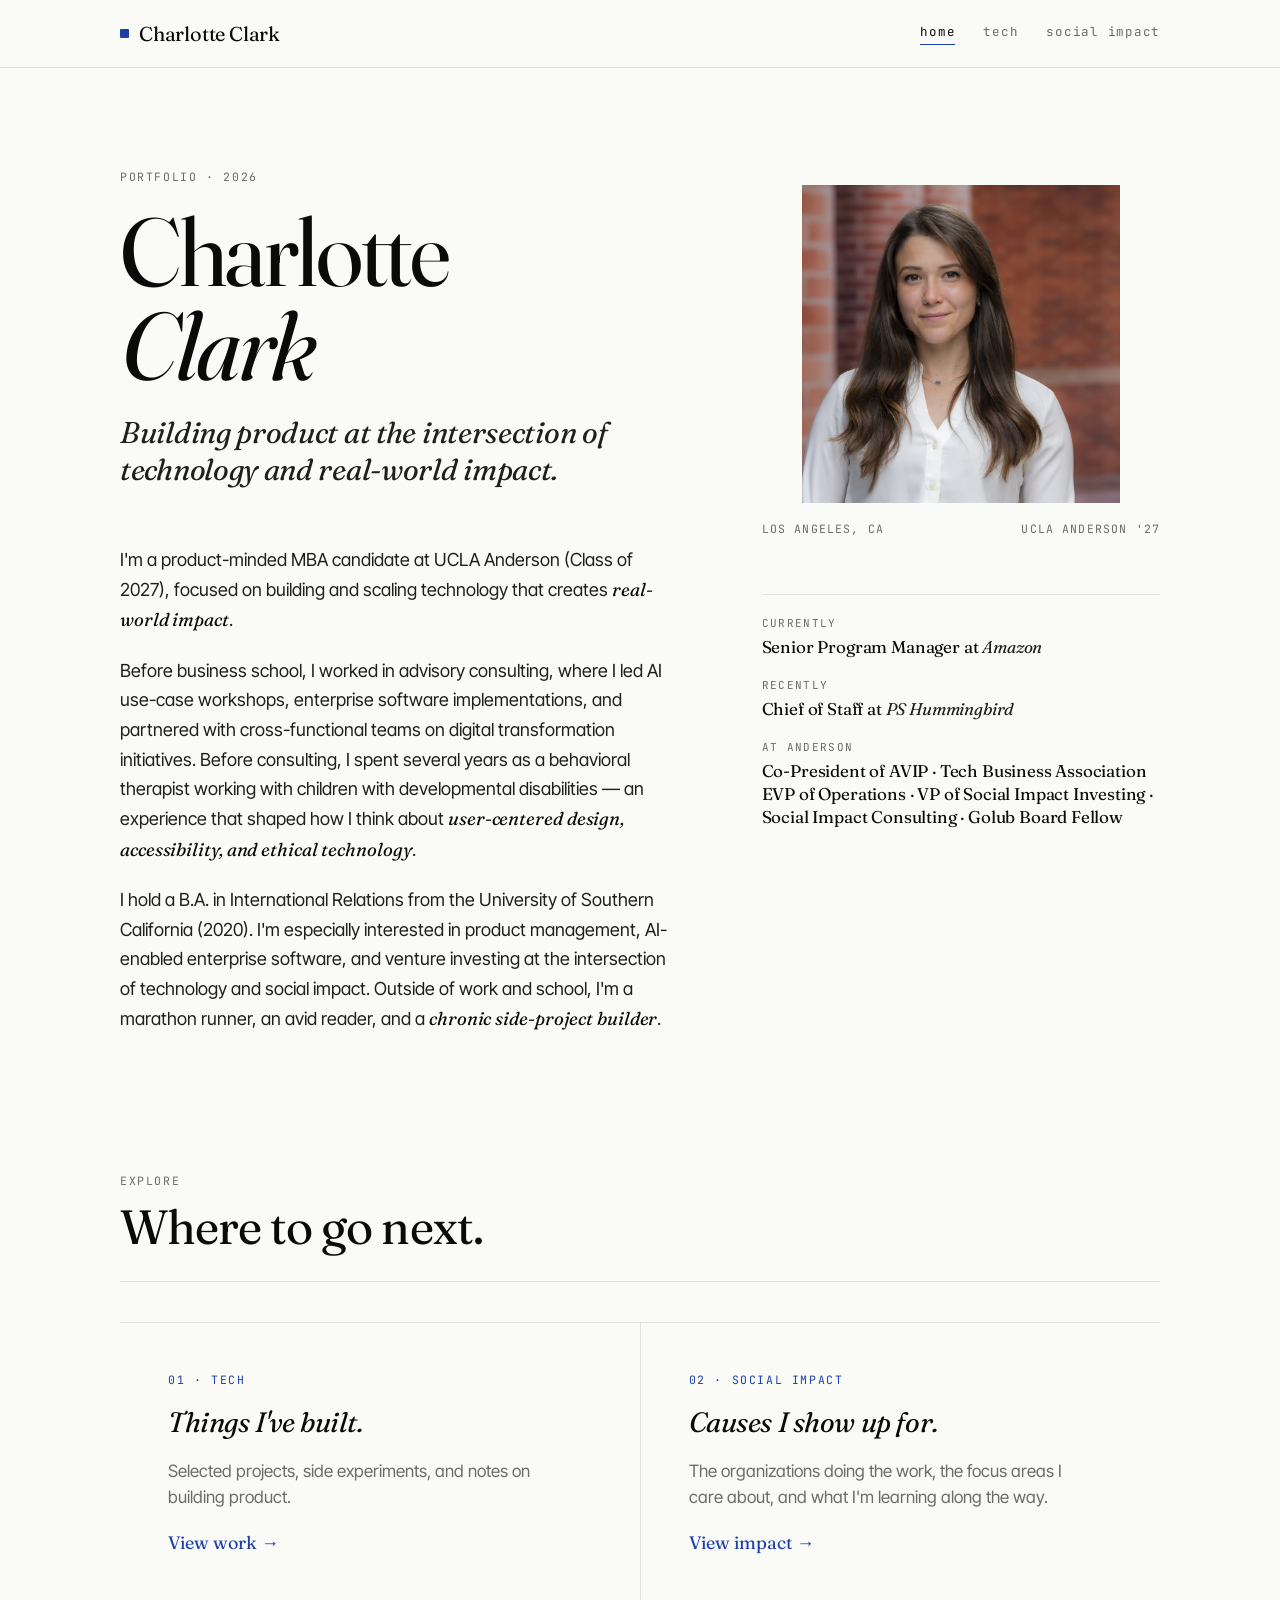
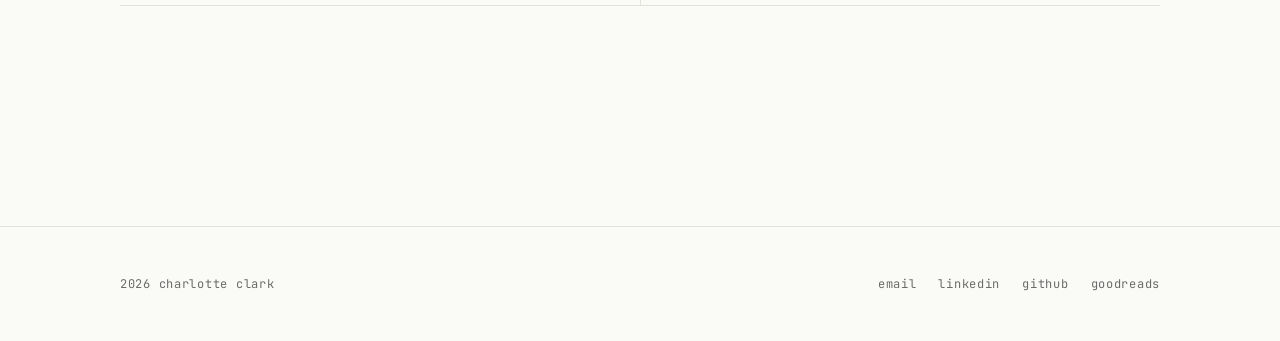
==== commit a529d29a: "Update index.html removing periods" ====
--- a/index.html
+++ b/index.html
@@ -69,10 +69,10 @@
 
         <dl class="hero__currently">
           <dt>Currently</dt>
-          <dd>Senior Program Manager at <em>Amazon </em>.</dd>
+          <dd>Senior Program Manager at <em>Amazon </em></dd>
 
           <dt>Recently</dt>
-          <dd>Chief of Staff at <em>PS Hummingbird</em>.</dd>
+          <dd>Chief of Staff at <em>PS Hummingbird</em></dd>
 
           <dt>At Anderson</dt>
           <dd>Co-President of AVIP · Tech Business Association EVP of Operations · VP of Social Impact Investing · Social Impact Consulting · Golub Board Fellow</dd>
